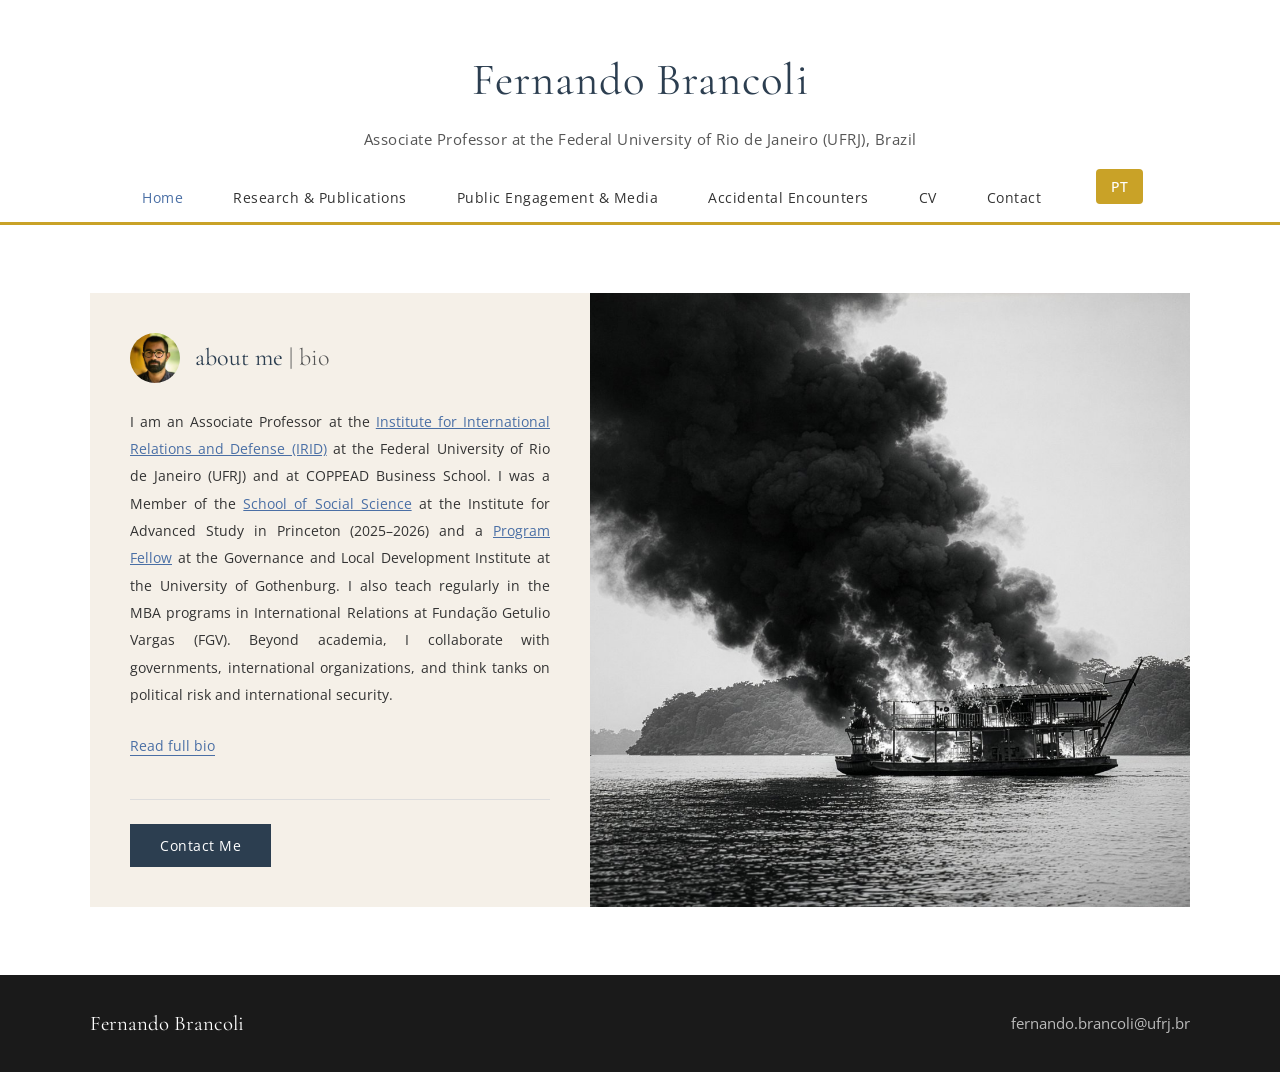
==== index.html @ 848e0b96 "content: streamline policy engagement and add election glossary" ====
<!DOCTYPE html>
<html lang="en">
<head>
    <meta charset="UTF-8">
    <meta name="viewport" content="width=device-width, initial-scale=1.0">
    <meta name="description" content="Fernando Brancoli - Associate Professor at UFRJ, Former Member of the Institute for Advanced Study (Princeton). Scholar of critical security studies, far-right politics in Brazil, political violence, Bolsonarism, Middle East geopolitics, and Global South international relations.">
    <meta name="keywords" content="Fernando Brancoli, UFRJ, International Relations, Political Risk, critical security studies, far right Brazil, far-right studies, Brazilian far right, Bolsonarism, Bolsonarismo, Bolsonaro scholar, political violence Brazil, authoritarianism Latin America, Global South politics, decolonial security, Middle East politics, geopolitical risk analysis, Princeton, Institute for Advanced Study, conflict studies, political extremism, right-wing populism, security studies scholar, Brazil international relations, Latin America security, neo-fascism Brazil, democratic backsliding, democratic erosion Latin America, January 8 Brazil, January 6 Capitol, insurrection Brazil, militia politics Brazil, digital authoritarianism, disinformation Brazil, fake news politics, hybrid threats, political radicalization, online extremism, postcolonial security, Southern theory international relations, epistemologies of the South, Iran politics, Iran protests, Iranian foreign policy, Gulf politics, Saudi Arabia Iran, US Middle East policy, Trump foreign policy, political risk consulting, country risk analysis, emerging markets risk, Brazil political analysis, Brazilian politics expert, BRICS geopolitics, South-South cooperation, nonalignment, anti-imperialism Global South, necropolitics, Achille Mbembe, securitization theory, Copenhagen School security, critical theory IR, Welsh School security studies, emancipatory security, human security Global South, feminist security studies, race and security, coloniality of power, Quijano, subaltern studies, border security Latin America, drug war politics, organized crime Latin America, state violence Brazil, police violence Rio de Janeiro, favela politics, urban conflict, peacekeeping Brazil, UN peacekeeping Global South, Brazil foreign policy, Lula foreign policy, Itamaraty, Brazilian diplomacy, South Atlantic security, Amazon geopolitics, environmental security Brazil, climate security Global South, resource politics, extractivism Latin America, indigenous rights security, land conflict Brazil, MST Brazil, agrarian conflict, media and politics Brazil, journalism and authoritarianism, press freedom Latin America, social movements Brazil, protest movements, contentious politics, political polarization Brazil, culture wars Latin America, evangelical politics Brazil, religion and politics, prosperity gospel politics, Pentecostalism politics Brazil, civil-military relations Brazil, military nostalgia Brazil, coup anniversary Brazil 1964, transitional justice Latin America, memory politics, truth commission Brazil, political consultant Brazil, geopolitical analyst, international affairs commentator, foreign policy expert Brazil, TV commentator international relations, CNN Brasil analyst, GloboNews analyst, political risk advisor">
    <meta name="author" content="Fernando Brancoli">
    <meta name="robots" content="index, follow">
    <meta name="google-site-verification" content="oPDm1opYdYIAONDygdcTLObHB8M412AxwHMkMQBEcPc">
    <link rel="canonical" href="https://fernandobrancoli.com/">
    <link rel="alternate" hreflang="en" href="https://fernandobrancoli.com/">
    <link rel="alternate" hreflang="pt-BR" href="https://fernandobrancoli.com/pt/">
    <link rel="alternate" hreflang="x-default" href="https://fernandobrancoli.com/">

    <!-- Open Graph / Facebook -->
    <meta property="og:type" content="website">
    <meta property="og:url" content="https://fernandobrancoli.com/">
    <meta property="og:title" content="Fernando Brancoli | International Relations Scholar">
    <meta property="og:description" content="Associate Professor at UFRJ, Former Member of the Institute for Advanced Study (Princeton). Scholar of critical security studies, far-right politics in Brazil, political violence, and Global South international relations.">
    <meta property="og:image" content="https://fernandobrancoli.com/Brancoli-3.jpg">
    <meta property="og:locale" content="en_US">
    <meta property="og:site_name" content="Fernando Brancoli">

    <!-- Twitter -->
    <meta name="twitter:card" content="summary_large_image">
    <meta name="twitter:url" content="https://fernandobrancoli.com/">
    <meta name="twitter:title" content="Fernando Brancoli | International Relations Scholar">
    <meta name="twitter:description" content="Associate Professor at UFRJ, Former Member of the Institute for Advanced Study (Princeton). Scholar of critical security studies, far-right politics in Brazil, political violence, and Global South international relations.">
    <meta name="twitter:image" content="https://fernandobrancoli.com/Brancoli-3.jpg">

    <!-- Structured Data -->
    <script type="application/ld+json">
    {
        "@context": "https://schema.org",
        "@type": "Person",
        "name": "Fernando Brancoli",
        "url": "https://fernandobrancoli.com",
        "image": "https://fernandobrancoli.com/Brancoli-3.jpg",
        "jobTitle": "Associate Professor",
        "worksFor": [
            {
                "@type": "Organization",
                "name": "Federal University of Rio de Janeiro (UFRJ)",
                "url": "https://ufrj.br"
            }
        ],
        "alumniOf": {
            "@type": "Organization",
            "name": "Institute for Advanced Study, Princeton"
        },
        "sameAs": [
            "https://scholar.google.es/citations?user=7tK2RmUAAAAJ",
            "https://orcid.org/0000-0003-0429-2154"
        ],
        "knowsAbout": ["International Relations", "Political Risk Analysis", "Critical Security Studies", "Far-Right Politics in Brazil", "Bolsonarism", "Political Violence", "Latin America", "Middle East", "Global South", "Authoritarianism", "Right-Wing Populism", "Decolonial Security Studies", "Conflict Studies", "Geopolitical Risk", "Democratic Backsliding", "Neo-Fascism", "Digital Authoritarianism", "Disinformation", "Iran Politics", "Necropolitics", "Securitization Theory", "Postcolonial Security", "Human Security", "Brazil Foreign Policy", "South-South Cooperation", "Urban Conflict", "State Violence", "Environmental Security", "Media and Politics", "Civil-Military Relations", "Transitional Justice"]
    }
    </script>

    <title>Fernando Brancoli | International Relations Scholar</title>
    <link rel="preconnect" href="https://fonts.googleapis.com">
    <link rel="preconnect" href="https://fonts.gstatic.com" crossorigin>
    <link href="https://fonts.googleapis.com/css2?family=Cormorant+Garamond:wght@400;500;600;700&family=Open+Sans:wght@300;400;500;600&display=swap" rel="stylesheet">
    <style>
    :root {
        --color-primary: #2c3e50;
        --color-accent: #c9a227;
        --color-text: #333;
        --color-text-light: #555;
        --color-bg: #fff;
        --color-bg-beige: #f5f0e8;
        --color-bg-dark: #1a1a1a;
        --color-border: #ddd;
        --font-heading: 'Cormorant Garamond', Georgia, serif;
        --font-body: 'Open Sans', -apple-system, sans-serif;
        --max-width: 1100px;
    }

    *, *::before, *::after {
        box-sizing: border-box;
        margin: 0;
        padding: 0;
    }

    html {
        scroll-behavior: smooth;
    }

    body {
        font-family: var(--font-body);
        font-size: 15px;
        line-height: 1.8;
        color: var(--color-text);
        background-color: var(--color-bg);
    }

    a {
        color: #4a6fa5;
        text-decoration: none;
        transition: color 0.2s ease;
    }

    a:hover {
        color: var(--color-accent);
    }

    /* Header */
    .site-header {
        text-align: center;
        padding: 40px 20px 20px;
        background: var(--color-bg);
    }

    .site-title {
        font-family: var(--font-heading);
        font-size: 2.8rem;
        font-weight: 400;
        color: var(--color-primary);
        margin-bottom: 5px;
        letter-spacing: 1px;
    }

    .site-subtitle {
        font-family: var(--font-body);
        font-size: 0.95rem;
        font-weight: 400;
        color: var(--color-text-light);
        letter-spacing: 0.5px;
    }

    /* Navigation */
    .main-nav {
        background: var(--color-bg);
        border-bottom: 3px solid var(--color-accent);
        padding: 0 20px;
        position: sticky;
        top: 0;
        z-index: 100;
    }

    .nav-container {
        max-width: var(--max-width);
        margin: 0 auto;
        display: flex;
        justify-content: center;
        gap: 40px;
        flex-wrap: wrap;
    }

    .nav-link {
        font-family: var(--font-body);
        font-size: 0.9rem;
        font-weight: 400;
        color: var(--color-text);
        padding: 15px 5px;
        position: relative;
        letter-spacing: 0.5px;
        cursor: pointer;
        background: none;
        border: none;
    }

    .nav-link:hover,
    .nav-link.active {
        color: #4a6fa5;
    }

    .lang-switch {
        margin-left: 10px;
    }

    .lang-switch a {
        font-size: 0.85rem;
        background: var(--color-accent);
        color: #fff;
        padding: 8px 15px;
        border-radius: 4px;
        font-weight: 500;
    }

    .lang-switch a:hover {
        background: #b8922a;
        color: #fff;
    }

    /* Hamburger toggle - hidden on desktop */
    .nav-toggle {
        display: none;
        background: none;
        border: none;
        cursor: pointer;
        padding: 10px;
        position: absolute;
        right: 15px;
        top: 50%;
        transform: translateY(-50%);
        z-index: 101;
    }

    .nav-toggle span {
        display: block;
        width: 24px;
        height: 2px;
        background: var(--color-text);
        margin: 5px 0;
        transition: all 0.3s ease;
    }

    .nav-toggle.active span:nth-child(1) {
        transform: rotate(45deg) translate(5px, 5px);
    }

    .nav-toggle.active span:nth-child(2) {
        opacity: 0;
    }

    .nav-toggle.active span:nth-child(3) {
        transform: rotate(-45deg) translate(5px, -5px);
    }

    /* Page Sections - Full Page */
    .page-section {
        display: none !important;
        min-height: calc(100vh - 150px);
        padding: 60px 20px;
        background: var(--color-bg);
    }

    .page-section.active {
        display: block !important;
    }

    /* Home Section */
    #home.active {
        display: flex !important;
        align-items: center;
        justify-content: center;
    }

    .content-wrapper {
        max-width: var(--max-width);
        width: 100%;
        display: grid;
        grid-template-columns: 1fr 1.2fr;
        gap: 0;
        align-items: stretch;
    }

    /* About Box */
    .about-box {
        background: var(--color-bg-beige);
        padding: 40px;
    }

    .about-header {
        display: flex;
        align-items: center;
        gap: 15px;
        margin-bottom: 25px;
    }

    .about-photo {
        width: 50px;
        height: 50px;
        border-radius: 50%;
        object-fit: cover;
    }

    .about-title {
        font-family: var(--font-heading);
        font-size: 1.5rem;
        font-weight: 400;
        color: var(--color-primary);
    }

    .about-title span {
        color: var(--color-text-light);
        font-weight: 300;
    }

    .about-text {
        font-size: 0.9rem;
        line-height: 1.9;
        color: var(--color-text);
        text-align: justify;
        margin-bottom: 15px;
    }

    .about-text a {
        color: #4a6fa5;
        text-decoration: underline;
    }

    .about-expanded {
        display: none;
    }

    .about-expanded.show {
        display: block;
    }

    .read-more-btn {
        display: block;
        text-align: left;
        color: #4a6fa5;
        font-size: 0.9rem;
        margin: 8px 0 0;
        padding: 8px 0;
        min-height: 44px;
        text-decoration: underline;
        text-underline-offset: 4px;
        cursor: pointer;
        background: none;
        border: none;
        font-family: var(--font-body);
    }

    .read-more-btn:hover {
        color: var(--color-accent);
    }

    .about-contact {
        margin-top: 32px;
        padding-top: 24px;
        border-top: 1px solid var(--color-border);
    }

    .read-more-btn:focus-visible,
    .contact-btn:focus-visible {
        outline: 2px solid #4a6fa5;
        outline-offset: 4px;
    }

    .contact-btn {
        display: inline-block;
        background: var(--color-primary);
        color: #fff;
        font-size: 0.9rem;
        padding: 12px 30px;
        border: none;
        cursor: pointer;
        font-family: var(--font-body);
        letter-spacing: 0.5px;
        transition: background 0.2s ease;
        margin-top: 0;
    }

    .contact-btn:hover {
        background: #4a6fa5;
    }

    /* Feature Image */
    .feature-image {
        width: 100%;
        height: 100%;
        min-height: 400px;
        object-fit: cover;
    }

    /* Section Styles */
    .section-container {
        max-width: var(--max-width);
        margin: 0 auto;
    }

    .section-title {
        font-family: var(--font-heading);
        font-size: 1.8rem;
        font-weight: 400;
        color: var(--color-primary);
        margin-bottom: 30px;
        padding-bottom: 10px;
        border-bottom: 2px solid var(--color-accent);
    }

    /* Research */
    .research-list {
        display: grid;
        grid-template-columns: repeat(3, 1fr);
        gap: 30px;
    }

    .research-item h3 {
        font-family: var(--font-heading);
        font-size: 1.2rem;
        font-weight: 500;
        color: var(--color-primary);
        margin-bottom: 10px;
    }

    .research-item p {
        font-size: 0.9rem;
        color: var(--color-text-light);
    }

    /* Publications */
    .publication-item {
        margin-bottom: 30px;
        padding-bottom: 30px;
        border-bottom: 1px solid var(--color-border);
    }

    .publication-item:last-child {
        border-bottom: none;
    }

    .publication-year {
        font-size: 0.85rem;
        color: var(--color-accent);
        font-weight: 600;
        margin-bottom: 5px;
    }

    .publication-title {
        font-family: var(--font-heading);
        font-size: 1.2rem;
        font-weight: 500;
        color: var(--color-primary);
        margin-bottom: 5px;
    }

    .publication-publisher {
        font-size: 0.9rem;
        color: var(--color-text-light);
        font-style: italic;
    }

    .book-item {
        display: grid;
        grid-template-columns: 140px 1fr;
        gap: 30px;
        align-items: start;
    }

    .book-cover img {
        width: 100%;
        height: auto;
        display: block;
        box-shadow: 0 4px 12px rgba(0,0,0,0.18);
        transition: transform 0.2s ease;
    }

    .book-cover:hover img {
        transform: translateY(-3px);
    }

    .book-blurb {
        font-size: 0.9rem;
        color: var(--color-text);
        margin-top: 10px;
    }

    .publications-note {
        font-size: 0.9rem;
        color: var(--color-text-light);
        margin-bottom: 15px;
    }

    .publications-links {
        display: flex;
        gap: 15px;
        flex-wrap: wrap;
    }

    .publications-links a {
        font-size: 0.85rem;
        color: #4a6fa5;
        border: 1px solid #4a6fa5;
        padding: 8px 20px;
        transition: all 0.2s ease;
    }

    .publications-links a:hover {
        background: #4a6fa5;
        color: #fff;
    }

    /* Policy & Opinion Section */
    .policy-grid {
        display: grid;
        grid-template-columns: repeat(2, 1fr);
        gap: 40px;
    }

    .policy-category {
        background: var(--color-bg-beige);
        padding: 30px;
        border-radius: 8px;
    }

    .policy-category h3 {
        font-family: var(--font-heading);
        font-size: 1.2rem;
        font-weight: 500;
        color: var(--color-primary);
        margin-bottom: 15px;
    }

    .policy-list {
        list-style: none;
    }

    .policy-list li {
        font-size: 0.9rem;
        color: var(--color-text-light);
        padding: 8px 0;
        border-bottom: 1px solid var(--color-border);
    }

    .policy-list li:last-child {
        border-bottom: none;
    }

    .policy-list a {
        color: #4a6fa5;
    }

    .policy-text {
        font-size: 0.9rem;
        color: var(--color-text-light);
        line-height: 1.8;
    }

    .policy-text a {
        color: #4a6fa5;
    }


    /* Selected public engagement */
    .appearance-group { max-width: 820px; margin-top: 48px; }
    .appearance-group-title {
        font-family: var(--font-heading);
        font-size: 1.3rem; font-weight: 500;
        color: var(--color-primary); margin-bottom: 16px;
    }
    .appearance-item { padding: 22px 0; border-bottom: 1px solid var(--color-border); }
    .appearance-item:last-child { border-bottom: none; }
    .appearance-title {
        font-family: var(--font-heading);
        font-size: 1.15rem; font-weight: 500; line-height: 1.5;
        color: var(--color-primary); margin-bottom: 8px;
    }
    .appearance-meta { font-size: 0.85rem; color: var(--color-text-light); margin-bottom: 10px; }
    .appearance-date { color: var(--color-accent); font-weight: 600; }
    .appearance-description, .appearance-details p, .appearance-link { font-size: 0.9rem; line-height: 1.8; }
    .appearance-title a, .appearance-link a, .appearance-description a, .appearance-details summary { color: #4a6fa5; }
    .appearance-link { margin-top: 12px; }
    .appearance-featured {
        padding: 22px; background: var(--color-bg-beige);
        border-left: 3px solid var(--color-accent); border-radius: 0 6px 6px 0;
    }
    .appearance-details { margin-top: 12px; }
    .appearance-details summary { cursor: pointer; font-size: 0.9rem; width: fit-content; }
    .appearance-details summary:focus-visible, .appearance-item a:focus-visible {
        outline: 2px solid #4a6fa5; outline-offset: 4px;
    }
    .appearance-details p { margin-top: 14px; }
    .appearance-details .details-close, .appearance-details[open] .details-open { display: none; }
    .appearance-details[open] .details-close { display: inline; }
    .appearance-event {
        display: grid; grid-template-columns: minmax(0, 1fr) auto;
        gap: 24px; align-items: start;
    }
    .appearance-gallery { display: flex; gap: 10px; flex-wrap: wrap; }
    .appearance-gallery a { display: block; width: 76px; }
    .appearance-gallery img {
        display: block; width: 100%; height: 108px; object-fit: contain;
        background: #fff; border: 1px solid var(--color-border); border-radius: 4px;
    }
    @media (max-width: 600px) {
        .appearance-group { margin-top: 36px; }
        .appearance-event { grid-template-columns: minmax(0, 1fr); gap: 14px; }
        .appearance-featured { padding: 18px; }
        .appearance-gallery a { width: 64px; }
        .appearance-gallery img { height: 90px; }
    }

    /* CV Section */
    .cv-links {
        display: flex;
        gap: 20px;
        flex-wrap: wrap;
        margin-top: 20px;
    }

    .cv-btn {
        display: inline-block;
        padding: 15px 40px;
        border: 2px solid var(--color-primary);
        color: var(--color-primary);
        font-size: 0.9rem;
        letter-spacing: 1px;
        text-transform: uppercase;
        transition: all 0.2s ease;
        font-weight: 500;
    }

    .cv-btn:hover {
        background: var(--color-primary);
        color: #fff;
    }

    /* Contact */
    .contact-grid {
        display: grid;
        grid-template-columns: 1fr 1fr;
        gap: 40px;
    }

    .contact-item h3 {
        font-family: var(--font-heading);
        font-size: 1rem;
        font-weight: 500;
        color: var(--color-primary);
        margin-bottom: 10px;
        text-transform: uppercase;
        letter-spacing: 1px;
    }

    .contact-item p,
    .contact-item a {
        font-size: 0.9rem;
        color: var(--color-text-light);
        line-height: 1.8;
    }

    .contact-item a {
        color: #4a6fa5;
        display: block;
    }

    /* Footer */
    .site-footer {
        background: var(--color-bg-dark);
        color: rgba(255,255,255,0.7);
        padding: 30px 20px;
    }

    .footer-content {
        max-width: var(--max-width);
        margin: 0 auto;
        display: flex;
        justify-content: space-between;
        align-items: center;
    }

    .footer-name {
        font-family: var(--font-heading);
        font-size: 1.3rem;
        color: #fff;
    }

    .footer-institution {
        font-size: 0.85rem;
    }


    /* Responsive */
    @media (max-width: 900px) {
        .book-item {
            grid-template-columns: 90px 1fr;
            gap: 18px;
        }
        .content-wrapper {
            grid-template-columns: 1fr;
        }

        .feature-image {
            min-height: 300px;
            order: -1;
        }

        .research-list {
            grid-template-columns: 1fr;
        }

        .policy-grid {
            grid-template-columns: 1fr;
        }

        .contact-grid {
            grid-template-columns: 1fr;
        }

        .main-nav {
            min-height: 50px;
            display: flex;
            flex-direction: column;
            justify-content: center;
            position: relative;
        }

        .nav-toggle {
            display: block;
        }

        .nav-container {
            display: none;
            flex-direction: column;
            gap: 0;
            padding: 10px 0;
        }

        .nav-container.active {
            display: flex;
        }

        .nav-link {
            padding: 12px 20px;
            text-align: left;
            width: 100%;
        }

        .lang-switch {
            margin-left: 0;
            padding: 12px 20px;
        }
    }

    @media (max-width: 600px) {
        .site-title {
            font-size: 2rem;
        }
    }
    </style>
</head>
<body>
    <header class="site-header">
        <h1 class="site-title">Fernando Brancoli</h1>
        <p class="site-subtitle">Associate Professor at the Federal University of Rio de Janeiro (UFRJ), Brazil</p>
    </header>

    <nav class="main-nav">
        <button class="nav-toggle" aria-label="Toggle menu">
            <span></span><span></span><span></span>
        </button>
        <div class="nav-container">
            <button class="nav-link active" data-section="home">Home</button>
            <button class="nav-link" data-section="research">Research & Publications</button>
            <button class="nav-link" data-section="policy">Public Engagement & Media</button>
            <button class="nav-link" data-section="encounters">Accidental Encounters</button>
            <button class="nav-link" data-section="cv">CV</button>
            <button class="nav-link" data-section="contact">Contact</button>
            <span class="lang-switch"><a href="pt/index.html">PT</a></span>
        </div>
    </nav>

    <!-- HOME -->
    <section id="home" class="page-section active">
        <div class="content-wrapper">
            <div class="about-box">
                <div class="about-header">
                    <img src="Brancoli _Profile.jpg" alt="Fernando Brancoli" class="about-photo">
                    <h2 class="about-title">about me <span>| bio</span></h2>
                </div>
                <p class="about-text">
                    I am an Associate Professor at the <a href="https://irid.ufrj.br" target="_blank">Institute for International Relations and Defense (IRID)</a> at the Federal University of Rio de Janeiro (UFRJ) and at COPPEAD Business School. I was a Member of the <a href="https://www.ias.edu/scholars/fernando-brancoli" target="_blank">School of Social Science</a> at the Institute for Advanced Study in Princeton (2025–2026) and a <a href="https://gld.gu.se/en/about-us/network-of-scholars/list-of-previous-fellows" target="_blank">Program Fellow</a> at the Governance and Local Development Institute at the University of Gothenburg. I also teach regularly in the MBA programs in International Relations at Fundação Getulio Vargas (FGV). Beyond academia, I collaborate with governments, international organizations, and think tanks on political risk and international security.
                </p>
                <div class="about-expanded" id="aboutExpanded">
                    <p class="about-text">
                        My research examines the political and economic processes through which places, populations, and forms of labour are rendered marginal while remaining essential to global order. Bringing critical security studies into conversation with political geography, anthropology, and political economy, I trace the infrastructures and circuits through which these forms of marginality are produced and sustained.
                    </p>
                    <p class="about-text">
                        Empirically, my work follows three interconnected circuits: extractive economies in the Brazilian Amazon; the circulation of weapons, surveillance technologies, and security expertise between Latin America and the Middle East; and the transnational movement of authoritarian and religious political grammars. Across these projects, circulation is both an object of inquiry and a method for connecting sites that are usually studied separately. This research informs ongoing book projects on the Amazon and on Israeli security technologies in Latin America, as well as articles published in leading international journals.
                    </p>
                    <p class="about-text">
                        I am actively engaged in collaborative research networks in Latin America, Europe, and North America. I serve on the board of the Security in Context project and am an Associated Researcher at the Orfalea Center for Global and International Studies at the University of California, Santa Barbara. I have held visiting and fellowship positions at institutions including Princeton, Amherst College, and other international research centers, and regularly collaborate with scholars, civil society organizations, and public institutions.
                    </p>
                    <p class="about-text">
                        I also serve on the scientific committee of <a href="https://socialesyhumanidades.udp.cl/convocatoria-postdoctoral-futuros-democraticos-en-tiempos-criticos-persistencias-del-autoritarismo-en-america-latina/" target="_blank" rel="noopener"><em>Futuros Democráticos en Tiempos Críticos: Persistencias del Autoritarismo en América Latina</em></a>, an international research programme coordinated by Universidad Diego Portales, the Collège de France, and the Institute for Advanced Study.
                    </p>
                    <p class="about-text">
                        My research has been supported by the Carnegie Foundation, Wenner-Gren Foundation, CAPES, and the Institute for Advanced Study (IAS), alongside other Brazilian and international funding agencies and foundations. I have received competitive fellowships for field-based and comparative research, and I am regularly invited to speak at universities and research institutes in Brazil and abroad, contributing to public debates on security, democracy, and environmental governance in the Global South.
                    </p>
                    <p class="about-text">
                        In 2026, I received a <a href="https://wennergren.org/grantee/fernando-luz-brancoli/" target="_blank" rel="noopener">Wenner-Gren Post PhD Research Grant</a> for <em>Peripheralization as Lived Experience: A Follow-up Ethnography of Work, Territory, and Resistance in the Brazilian Amazon</em>.
                    </p>
                    <p class="about-text">
                        In addition to my academic work, I am deeply involved in graduate training, mentoring, and extension programs, including initiatives aimed at widening access to international studies and strengthening dialogue between universities and public schools. Before entering academia, I collaborated with international organizations and development agencies on projects related to governance and social policy.
                    </p>
                </div>
                <button class="read-more-btn" id="readMoreBtn" type="button" aria-expanded="false" aria-controls="aboutExpanded">Read full bio</button>
                <div class="about-contact">
                    <button class="contact-btn" id="contactBtn" type="button">Contact Me</button>
                </div>
            </div>
            <img src="Brancoli-3.jpg" alt="Fernando Brancoli" class="feature-image">
        </div>
    </section>

    <!-- RESEARCH & PUBLICATIONS -->
    <section id="research" class="page-section">
        <div class="section-container">
            <h2 class="section-title">Research & Publications</h2>

            <h3 style="font-family: var(--font-heading); font-size: 1.3rem; font-weight: 500; color: var(--color-primary); margin-bottom: 20px;">Research Areas</h3>
            <p class="about-text" style="max-width: 900px; margin-bottom: 30px;">
                My research examines the political and economic processes through which places, populations, and forms of labour are rendered marginal while remaining essential to global order. Moving between the Middle East and Latin America, I follow the circulation of security technologies, political grammars, and extractive economies across sites that are usually studied separately.
            </p>
            <div class="research-list" style="margin-bottom: 50px;">
                <div class="research-item">
                    <h3>Circulation of Security</h3>
                    <p>How weapons, surveillance technologies, and security expertise travel across the Global South — from Israeli arms transfers to Brazil to private military companies in the Middle East — reshaping policing, warfare, and governance along the way.</p>
                </div>
                <div class="research-item">
                    <h3>Extraction, Infrastructure, and the Amazon</h3>
                    <p>Drawing on multi-sited fieldwork in the Brazilian Amazon, I study how legal and illegal economies operate as a single, continuous infrastructure — and how frontier zones treated as exceptions in fact reveal the workings of contemporary global capitalism.</p>
                </div>
                <div class="research-item">
                    <h3>Transnational Political Grammars</h3>
                    <p>How far-right movements, religious networks, and authoritarian imaginaries circulate between regions — from Jerusalem and Washington to Brasília — producing new political subjectivities and punitive forms of governance in the Global South.</p>
                </div>
            </div>

            <h3 style="font-family: var(--font-heading); font-size: 1.3rem; font-weight: 500; color: var(--color-primary); margin-bottom: 20px;">Books</h3>

            <div class="publication-item book-item">
                <a class="book-cover" href="https://www.rutgersuniversitypress.org/bolsonarismo/9781978838567" target="_blank"><img src="cover-bolsonarismo.jpg" alt="Cover of Bolsonarismo: The Global Origins and Future of Brazil's Far Right" loading="lazy"></a>
                <div>
                    <p class="publication-year">2023</p>
                    <h3 class="publication-title"><a href="https://www.rutgersuniversitypress.org/bolsonarismo/9781978838567" target="_blank">Bolsonarismo: The Global Origins and Future of Brazil's Far Right</a></h3>
                    <p class="publication-publisher">Rutgers University Press</p>
                    <p class="book-blurb">Drawing on interviews, archival research, and newly available public documents, the book traces how the coalition of neo-evangelical pastors, military personnel, and meritocratic ideologues around Jair Bolsonaro was assembled through transnational alliances, and what it means for the future of democracy in Brazil and beyond.</p>
                </div>
            </div>

            <div class="publication-item book-item">
                <a class="book-cover" href="https://www.sup.org/books/asian-studies/tropical-silk-road" target="_blank"><img src="cover-tropical-silk-road.jpg" alt="Cover of The Tropical Silk Road: The Future of China in South America" loading="lazy"></a>
                <div>
                    <p class="publication-year">2022</p>
                    <h3 class="publication-title"><a href="https://www.sup.org/books/asian-studies/tropical-silk-road" target="_blank">The Tropical Silk Road: The Future of China in South America</a></h3>
                    <p class="publication-publisher">Edited with Paul Amar, Lisa Rofel, María Amelia Viteri, and Consuelo Fernández-Salvador. Stanford University Press, 2022. Translated into Portuguese as <a href="https://editora.ufrj.br/produto/a-rota-da-seda-tropical-o-futuro-da-china-na-america-do-sul/" target="_blank"><em>A rota da seda tropical: o futuro da China na América do Sul</em></a> (Editora UFRJ) and into Spanish as <a href="https://libros.usfq.edu.ec/index.php/usfqpress/catalog/book/88" target="_blank"><em>La ruta tropical de la seda: el futuro de China en América del Sur</em></a> (USFQ Press, 2025).</p>
                    <p class="book-blurb">Thirty short essays by economists, anthropologists, political scientists, community organizers, environmental activists, and journalists capture the juncture between China's expanding influence across the Global South and the unraveling of the Amazonian, Cerrado, and Andean biomes.</p>
                </div>
            </div>

            <h3 style="font-family: var(--font-heading); font-size: 1.2rem; font-weight: 500; color: var(--color-primary); margin: 40px 0 20px;">Selected Peer-Reviewed Articles and Book Chapters</h3>

            <div class="publication-item">
                <p class="publication-year">2026</p>
                <h3 class="publication-title"><a href="https://doi.org/10.1080/01436597.2026.2713860" target="_blank">Palestine as political grammar: transnational solidarity in South Africa, Brazil and India</a></h3>
                <p class="publication-publisher">Third World Quarterly</p>
            </div>

            <div class="publication-item">
                <p class="publication-year">2026</p>
                <h3 class="publication-title"><a href="https://doi.org/10.1111/anti.70187" target="_blank">“The Same Bullets”: Circuits of Violence and Materialist Solidarity From Rio de Janeiro’s Favelas to Occupied Palestine</a></h3>
                <p class="publication-publisher">Antipode: A Radical Journal of Geography</p>
            </div>

            <div class="publication-item">
                <p class="publication-year">2024</p>
                <h3 class="publication-title"><a href="https://doi.org/10.1215/9781478060123-009" target="_blank">Nonbinary Governance Epistemologies / Epistemologias de Governança Nãobinárias: Entangled Circuits of Violence, Crime, and Governmental Syncretism</a></h3>
                <p class="publication-publisher">In Paul Amar (ed.), <em>Rio as Method: Collective Resistance for a New Generation</em>, Duke University Press, pp. 111–124.</p>
            </div>

            <div class="publication-item">
                <p class="publication-year">2018</p>
                <h3 class="publication-title"><a href="https://doi.org/10.18847/1.7.6" target="_blank">Brazil, Pacification and Major Events: Forging an “Ambience of Security” in Rio</a></h3>
                <p class="publication-publisher"><em>Revista de Estudios en Seguridad Internacional</em>, vol. 4, no. 1, pp. 87–105.</p>
            </div>

            <p class="publications-note">
                Selected peer-reviewed articles and book chapters are listed above.
            </p>
            <p class="publications-note">
                A complete list of publications is available on Google Scholar.
            </p>

            <div class="publications-links">
                <a href="https://scholar.google.es/citations?user=7tK2RmUAAAAJ&hl=es" target="_blank">View on Google Scholar</a>
                <a href="https://orcid.org/0000-0003-0429-2154" target="_blank">ORCID Profile</a>
            </div>
        </div>
    </section>

    <!-- PUBLIC ENGAGEMENT & MEDIA -->
    <section id="policy" class="page-section">
        <div class="section-container">
            <h2 class="section-title">Public Engagement & Media</h2>

            <div class="policy-grid">
                <div class="policy-category">
                    <h3>International Media</h3>
                    <ul class="policy-list">
                        <li>Al Jazeera</li>
                        <li>Al Arabiya English</li>
                        <li>Middle East Eye</li>
                        <li>CNN</li>
                        <li>Le Monde Diplomatique</li>
                        <li>Los Angeles Times</li>
                    </ul>
                </div>
                <div class="policy-category">
                    <h3>Brazilian Media</h3>
                    <ul class="policy-list">
                        <li>TV Globo</li>
                        <li>CNN Brasil</li>
                        <li>Folha de Sao Paulo</li>
                        <li>GloboNews</li>
                        <li>Revista piauí</li>
                    </ul>
                </div>
            </div>

            <div class="policy-category" style="margin-top: 40px;">
                <h3>Policy Engagement</h3>
                <p class="policy-text">
                    I have led training at the <a href="https://legis.senado.leg.br/atividade/comissoes/comissao/54/reuniao/7575" target="_blank">Brazilian Senate</a> and for
                    <a href="https://www.canalfambras.org.br/problemas-persistentes-nas-revoltas-arabes-sao-tratados-por-fernando-brancoli/" target="_blank">Brazilian diplomats</a>,
                    <a href="https://www.coppead.ufrj.br/novos-lideres-cariocas-tomam-posse-no-aniversario-do-rio/" target="_blank">security personnel</a>,
                    <a href="https://www.facebook.com/Coppead/photos/a.311949278846692/2743084612399801/?type=3" target="_blank">police officers</a>, and public managers.
                </p>
                <p class="policy-text" style="margin-top: 15px;">
                    I led <a href="https://www.gov.br/servidor/pt-br/acesso-a-informacao/gestao-de-pessoas/concursos-publicos-e-provimento-de-pessoal/experiencias-internacionais-em-concursos-publicos/diagnostico-dos-concursos-publicos-pelo-mundo-produto-4.pdf" target="_blank"><em>Diagnóstico dos Concursos Públicos pelo Mundo</em></a> (2025), a comparative study of civil service recruitment commissioned by Brazil’s Ministry of Management and Innovation in Public Services (MGI) in partnership with ENAP.
                </p>
                <p class="policy-text" style="margin-top: 15px;">
                    For ENAP, I studied <a href="https://repositorio.enap.gov.br/handle/1/9864" target="_blank">experimental governance in Shanghai and its relevance to Brazil</a> (2026).
                </p>
                <p class="policy-text" style="margin-top: 15px;">
                    I was part of the technical coordination and editorial review team for <a href="https://www.unicef.org/brazil/innocenti/relatorios/plano-municipal-pela-primeira-infancia-antirracista-do-rio-de-janeiro" target="_blank" rel="noopener noreferrer">Rio de Janeiro’s Municipal Plan for Anti-Racist Early Childhood</a>, the first of its kind in Brazil. The city and UNICEF launched it in November 2026.<br>
                    <a href="https://www.unicef.org/brazil/innocenti/media/40896/file/PMPIA%20-%20RJ_compressed.pdf.pdf#page=1" target="_blank" rel="noopener noreferrer">Read the full plan (PDF, in Portuguese)</a>
                </p>
            </div>

            <section class="appearance-group" aria-labelledby="interviews-heading">
                <h3 class="appearance-group-title" id="interviews-heading">Interviews & Conversations</h3>
                <div class="appearance-item appearance-featured">
                    <h4 class="appearance-title"><a href="https://www.ias.edu/sss/reflections-and-memories" target="_blank" rel="noopener">Critical Intent as a Form of Life — Interview on Didier Fassin</a></h4>
                    <p class="appearance-meta">Institute for Advanced Study, Princeton · <span class="appearance-date">2026</span></p>
                    <p class="appearance-description">One of four former IAS Members invited to reflect on Didier Fassin and his work.</p>
                    <details class="appearance-details">
                        <summary><span class="details-open">Read more</span><span class="details-close">Read less</span></summary>
                        <p>Didier Fassin is one of the scholars I admire most. I had known his work for quite some time, but over the past few years I have had the good fortune to get to know him beyond the pages of his books. Getting to know him better has only deepened that admiration.</p>
                        <p>So I was especially happy when IAS invited me to be one of four former Members interviewed for this project about Didier and his work. With so many people who could tell this story, it was a joy to be part of that small group. The conversation was filmed in Albert Einstein’s former office — which added a little pressure to say something intelligent.</p>
                    </details>
                    <p class="appearance-link"><a href="https://www.ias.edu/sss/reflections-and-memories" target="_blank" rel="noopener">Watch the interview</a></p>
                </div>

                <div class="appearance-item">
                    <h4 class="appearance-title">Brazil’s 2026 Elections — International Media Commentary</h4>
                    <p class="appearance-meta">Al Jazeera · Al Arabiya English · Middle East Eye · In English · <span class="appearance-date">October 2026</span></p>
                    <p class="appearance-description">Selected commentary on Brazil’s presidential election and its regional and international implications.</p>
                    <p class="appearance-link"><a href="https://x.com/MiddleEastEye/status/2113570958535537056" target="_blank" rel="noopener">Middle East Eye — watch the interview excerpt (23 October)</a></p>
                    <p class="appearance-link"><a href="https://x.com/AlArabiya_Eng/status/2114788000945090741" target="_blank" rel="noopener">Al Arabiya English — watch the election analysis (26 October)</a></p>
                    <p class="appearance-link"><a href="https://www.aljazeera.com/news/2026/10/26/how-did-lula-beat-bolsonaro-after-losing-brazils-first-round-election" target="_blank" rel="noopener">Al Jazeera — the result and what comes next (26 October)</a> · <a href="https://www.aljazeera.com/news/2026/10/4/will-brazils-lula-halt-the-right-wing-wave-sweeping-latin-america" target="_blank" rel="noopener">The regional stakes (4 October)</a></p>
                </div>

                <div class="appearance-item">
                    <h4 class="appearance-title"><a href="https://anneliseriles.substack.com/p/when-the-boundaries-between-war-and" target="_blank" rel="noopener">When the Boundaries Between War and Peace Blur: A Conversation</a></h4>
                    <p class="appearance-meta">The Everyday Ambassador · Annelise Riles · <span class="appearance-date">November 2025</span></p>
                    <p class="appearance-link"><a href="https://anneliseriles.substack.com/p/when-the-boundaries-between-war-and" target="_blank" rel="noopener">Listen to the conversation</a></p>
                </div>

                <div class="appearance-item">
                    <h4 class="appearance-title"><a href="https://g1.globo.com/podcast/o-assunto/noticia/2025/06/18/o-papel-dos-eua-na-guerra-entre-israel-e-ira-o-assunto-1492.ghtml" target="_blank" rel="noopener">The Role of the US in the War Between Israel and Iran</a></h4>
                    <p class="appearance-meta">O Assunto · G1/Globo · In Portuguese · <span class="appearance-date">June 2025</span></p>
                    <p class="appearance-link"><a href="https://g1.globo.com/podcast/o-assunto/noticia/2025/06/18/o-papel-dos-eua-na-guerra-entre-israel-e-ira-o-assunto-1492.ghtml" target="_blank" rel="noopener">Listen to the episode</a></p>
                </div>
            </section>

            <section class="appearance-group" aria-labelledby="talks-heading">
                <h3 class="appearance-group-title" id="talks-heading">Talks & Residencies</h3>
                <div class="appearance-item">
                    <h4 class="appearance-title"><a href="https://anthropology.sas.upenn.edu/events/2026/11/09/november-9-2026-fernando-brancoli-federal-university-rio-de-janeiro-ufrj-brazil" target="_blank" rel="noopener">Thirteen Hours at a Clandestine Airstrip: Extraction and Illegality in the Brazilian Amazon</a></h4>
                    <p class="appearance-meta">University of Pennsylvania · <span class="appearance-date">9 November 2026</span></p>
                    <p class="appearance-description">Penn Anthropology Colloquium on extraction and shared infrastructures in the Amazon, co-sponsored by the Media, Inequality & Change Center at the Annenberg School for Communication.</p>
                    <p class="appearance-link"><a href="https://anthropology.sas.upenn.edu/events/2026/11/09/november-9-2026-fernando-brancoli-federal-university-rio-de-janeiro-ufrj-brazil" target="_blank" rel="noopener">Event details</a></p>
                </div>

                <div class="appearance-item">
                    <h4 class="appearance-title"><a href="https://brazillab.princeton.edu/events/seeing-contemporary-capitalism-amazon-extraction-algorithms-and-refusal" target="_blank" rel="noopener">Seeing Contemporary Capitalism from the Amazon: On Extraction, Algorithms, and Refusal</a></h4>
                    <p class="appearance-meta">Princeton University · Brazil LAB · <span class="appearance-date">11 November 2026</span></p>
                    <p class="appearance-description">A talk on contemporary capitalism from the Amazon, with João Biehl and Miqueias Mugge as discussants.</p>
                    <p class="appearance-link"><a href="https://brazillab.princeton.edu/events/seeing-contemporary-capitalism-amazon-extraction-algorithms-and-refusal" target="_blank" rel="noopener">Event details</a></p>
                </div>

                <div class="appearance-item appearance-event">
                    <div>
                        <h4 class="appearance-title">Mining, Extraction, and Illegality: Thirteen Hours at a Clandestine Airstrip in the Brazilian Amazon</h4>
                        <p class="appearance-meta">Princeton University · <span class="appearance-date">April 2026</span></p>
                        <p class="appearance-description">Talk on illegal gold mining, mercury poisoning, and environmental devastation in the Brazilian Amazon, co-sponsored by BrazilLab, the Department of Anthropology, and PIIRS.</p>
                        <p class="appearance-link"><a href="princeton-brazillab-flyer.jpg" target="_blank" rel="noopener">View the flyer</a></p>
                    </div>
                    <div class="appearance-gallery">
                        <a href="princeton-brazillab-flyer.jpg" target="_blank" rel="noopener"><img src="princeton-brazillab-flyer.jpg" alt="Princeton BrazilLab talk flyer" loading="lazy"></a>
                    </div>
                </div>

                <div class="appearance-item appearance-event">
                    <div>
                        <h4 class="appearance-title">Five College Consortium Residency — Security in Context</h4>
                        <p class="appearance-meta">Hampshire College · Mount Holyoke College · <span class="appearance-date">March–April 2026</span></p>
                        <p class="appearance-description">Residency hosted by <a href="https://www.securityincontext.com" target="_blank" rel="noopener">Security in Context</a>, with a mini-course at Hampshire College and a conversation at Mount Holyoke College. Special thanks to the UMass Institute for Social Science Research.</p>
                        <p class="appearance-link"><a href="Latin_America_MiniCourse_Flyer.jpg" target="_blank" rel="noopener">Mini-course flyer</a> · <a href="mtholyoke-flyer.png" target="_blank" rel="noopener">Conversation flyer</a></p>
                    </div>
                    <div class="appearance-gallery">
                        <a href="Latin_America_MiniCourse_Flyer.jpg" target="_blank" rel="noopener"><img src="Latin_America_MiniCourse_Flyer.jpg" alt="Latin America Between Powers, Projects, and Futures mini-course flyer" loading="lazy"></a>
                        <a href="mtholyoke-flyer.png" target="_blank" rel="noopener"><img src="mtholyoke-flyer.png" alt="The Far Right in Latin America conversation flyer" loading="lazy"></a>
                    </div>
                </div>
            </section>

            <section class="appearance-group" aria-labelledby="articles-heading">
                <h3 class="appearance-group-title" id="articles-heading">Articles & Reviews</h3>
                <div class="appearance-item">
                    <h4 class="appearance-title"><a href="https://securityincontext.org/posts/brazils-election-is-not-a-replay-of-biden-trump" target="_blank" rel="noopener">Brazil’s Election Is Not a Replay of Biden–Trump: Why Flawed Analogies Explain Neither Country</a></h4>
                    <p class="appearance-meta">Security in Context · In English · <span class="appearance-date">October 2026</span></p>
                    <p class="appearance-description">An essay on the limits of treating Brazilian politics as a delayed replay of the United States.</p>
                    <p class="appearance-link"><a href="https://securityincontext.org/posts/brazils-election-is-not-a-replay-of-biden-trump" target="_blank" rel="noopener">Read the essay</a></p>
                </div>

                <div class="appearance-item">
                    <h4 class="appearance-title"><a href="https://securityincontext.org/brazil-election-glossary-english" target="_blank" rel="noopener">Words That Travel Armed</a></h4>
                    <p class="appearance-meta">Security in Context · Interactive glossary · <span class="appearance-date">August 2026</span></p>
                    <p class="appearance-description">Where did seven security terms used in Brazil’s 2026 election come from, and what role did the United States play in their circulation?</p>
                    <p class="appearance-link"><a href="https://securityincontext.org/brazil-election-glossary-english" target="_blank" rel="noopener">Explore the glossary</a></p>
                </div>

                <div class="appearance-item">
                    <h4 class="appearance-title"><a href="https://piaui.folha.uol.com.br/materia/florida-queda-de-maduro/" target="_blank" rel="noopener">Operação Flórida: Como o Ambiente Conservador de Miami Pavimentou o Caminho para a Queda de Maduro</a></h4>
                    <p class="appearance-meta">Revista piauí · In Portuguese · <span class="appearance-date">February 2026</span></p>
                    <p class="appearance-link"><a href="https://piaui.folha.uol.com.br/materia/florida-queda-de-maduro/" target="_blank" rel="noopener">Read the article</a></p>
                </div>

                <div class="appearance-item">
                    <h4 class="appearance-title"><a href="papers/tls-review-bolsonarismo-2024.html" target="_blank" rel="noopener">Review of <em>Bolsonarismo: The Global Origins and Future of Brazil's Far Right</em></a></h4>
                    <p class="appearance-meta">Times Literary Supplement · Patrick Wilcken · <span class="appearance-date">October 2024</span></p>
                    <p class="appearance-link"><a href="papers/tls-review-bolsonarismo-2024.html" target="_blank" rel="noopener">Read the review</a> · <a href="https://www.the-tls.co.uk/politics-by-region/south-american-politics/lula-fernando-morais-bolsonarismo-fernando-bancoli-review-patrick-wilcken" target="_blank" rel="noopener">Original at TLS</a></p>
                </div>
            </section>
        </div>
    </section>

    <!-- ACCIDENTAL ENCOUNTERS -->
    <section id="encounters" class="page-section">
        <div class="section-container">
            <h2 class="section-title">Accidental Encounters and Serious Work</h2>
            <p class="about-text" style="max-width: 800px; margin-bottom: 30px;">
                In the grand academic tradition of finally creating a personal website in 2026 - roughly a decade after everyone else - I have decided to include a section for the miscellaneous. Here you will find images and ephemera that don't quite fit the rigorous categories above, but which nonetheless constitute the intellectual life in all its glorious disorder.
            </p>

            <div class="publication-item">
                <p class="publication-year">January 2026</p>
                <h3 class="publication-title"><a href="https://x.com/the_IAS/status/2013994107945861238" target="_blank">Snowstorm at the Institute for Advanced Study</a></h3>
                <p class="publication-publisher">My analog photographs of the IAS campus, featured on the Institute's official page. Princeton, NJ.</p>
            </div>
        </div>
    </section>

    <!-- CV -->
    <section id="cv" class="page-section">
        <div class="section-container">
            <h2 class="section-title">Link to CV</h2>
            <div style="display: flex; gap: 40px; align-items: flex-start; flex-wrap: wrap;">
                <img src="Brancoli _Profile.jpg" alt="Fernando Brancoli" style="width: 200px; height: auto; border-radius: 8px; box-shadow: 0 4px 6px rgba(0,0,0,0.1);">
                <div style="flex: 1; min-width: 300px;">
                    <p class="publications-note">
                        Access my complete academic curriculum vitae and publication records through the links below.
                    </p>
                    <p class="publications-note">
                        You can access my CV in Portuguese from the Brazilian Ministry of Education Database <a href="http://lattes.cnpq.br/3406943273224326" target="_blank">here</a>.
                    </p>
                    <div class="cv-links">
                        <a href="https://scholar.google.es/citations?user=7tK2RmUAAAAJ&hl=es" target="_blank" class="cv-btn">Google Scholar</a>
                        <a href="https://orcid.org/0000-0003-0429-2154" target="_blank" class="cv-btn">ORCID Profile</a>
                    </div>
                </div>
            </div>
        </div>
    </section>

    <!-- CONTACT -->
    <section id="contact" class="page-section">
        <div class="section-container">
            <h2 class="section-title">Contact</h2>
            <div class="contact-grid">
                <div class="contact-item">
                    <h3>Email</h3>
                    <a href="mailto:fernando.brancoli@ufrj.br">fernando.brancoli@ufrj.br</a>
                    <a href="mailto:fbrancoli@ias.edu">fbrancoli@ias.edu</a>
                </div>
                <div class="contact-item">
                    <h3>Institutional Affiliation</h3>
                    <p>
                        Institute for International Relations and Defense (IRID)<br>
                        Federal University of Rio de Janeiro (UFRJ)<br><br>
                        Avenida Pasteur 250, fundos, Campus da Praia Vermelha<br>
                        CEP 22.290-902<br>
                        Phone: 55 21 3938-5216, 3938-5218<br>
                        Email: secretaria@irid.ufrj.br
                    </p>
                </div>
            </div>
        </div>
    </section>

    <footer class="site-footer">
        <div class="footer-content">
            <span class="footer-name">Fernando Brancoli</span>
            <span class="footer-email"><a href="mailto:fernando.brancoli@ufrj.br" style="color: rgba(255,255,255,0.7);">fernando.brancoli@ufrj.br</a></span>
        </div>
    </footer>

    <script>
        // Mobile hamburger toggle
        const navToggle = document.querySelector('.nav-toggle');
        const navContainer = document.querySelector('.nav-container');
        if (navToggle && navContainer) {
            navToggle.addEventListener('click', function() {
                navToggle.classList.toggle('active');
                navContainer.classList.toggle('active');
            });
        }

        // Navigation functionality
        document.querySelectorAll('.nav-link').forEach(button => {
            button.addEventListener('click', function() {
                const sectionId = this.getAttribute('data-section');

                // Remove active class from all nav links
                document.querySelectorAll('.nav-link').forEach(btn => btn.classList.remove('active'));

                // Add active class to clicked nav link
                this.classList.add('active');

                // Hide all sections
                document.querySelectorAll('.page-section').forEach(section => section.classList.remove('active'));

                // Show selected section
                document.getElementById(sectionId).classList.add('active');

                // Close mobile menu
                if (navToggle) { navToggle.classList.remove('active'); }
                if (navContainer) { navContainer.classList.remove('active'); }

                // Scroll to top
                window.scrollTo(0, 0);
            });
        });

        // Read More functionality
        const readMoreBtn = document.getElementById('readMoreBtn');
        const aboutExpanded = document.getElementById('aboutExpanded');
        let isExpanded = false;

        readMoreBtn.addEventListener('click', function() {
            isExpanded = !isExpanded;
            readMoreBtn.setAttribute('aria-expanded', String(isExpanded));
            if (isExpanded) {
                aboutExpanded.classList.add('show');
                readMoreBtn.textContent = 'Show less';
            } else {
                aboutExpanded.classList.remove('show');
                readMoreBtn.textContent = 'Read full bio';
            }
        });

        // Contact Me button functionality
        document.getElementById('contactBtn').addEventListener('click', function() {
            // Update navigation
            document.querySelectorAll('.nav-link').forEach(btn => btn.classList.remove('active'));
            document.querySelector('[data-section="contact"]').classList.add('active');

            // Switch sections
            document.querySelectorAll('.page-section').forEach(section => section.classList.remove('active'));
            document.getElementById('contact').classList.add('active');

            window.scrollTo(0, 0);
        });
    </script>
    <script data-goatcounter="https://fernandobrancoli.goatcounter.com/count"
            async src="https://gc.zgo.at/count.js"></script>
</body>
</html>
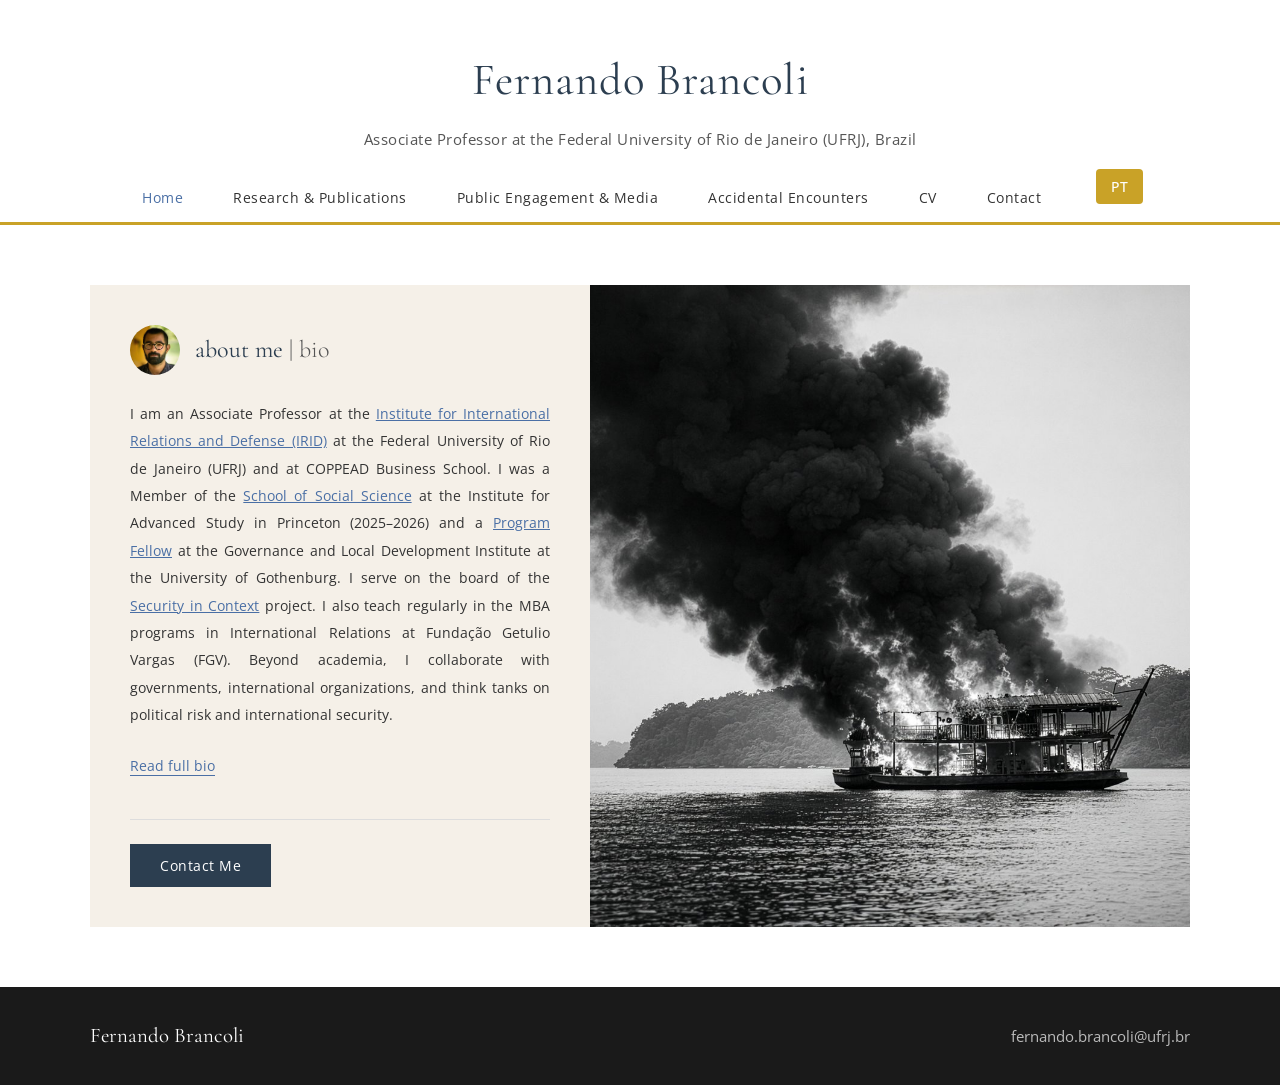
==== commit 8cb12898: "content: move Security in Context into short bio" ====
--- a/index.html
+++ b/index.html
@@ -527,11 +527,27 @@
 
 
     /* Selected public engagement */
-    .appearance-group { max-width: 820px; margin-top: 48px; }
+    .appearance-group { max-width: 820px; margin-top: 12px; }
+    .appearance-group:first-of-type { margin-top: 28px; }
+    .appearance-group > summary {
+        display: flex; align-items: center; justify-content: space-between;
+        gap: 16px; min-height: 48px; padding: 10px 16px;
+        list-style: none; cursor: pointer;
+        background: var(--color-bg-beige); border-radius: 6px;
+    }
+    .appearance-group > summary::-webkit-details-marker { display: none; }
+    .appearance-group > summary::after {
+        content: ""; flex: none; width: 9px; height: 9px;
+        border-right: 2px solid currentColor; border-bottom: 2px solid currentColor;
+        color: var(--color-primary); transform: translateY(-2px) rotate(45deg);
+    }
+    .appearance-group[open] > summary { margin-bottom: 12px; }
+    .appearance-group[open] > summary::after { transform: translateY(2px) rotate(225deg); }
+    .appearance-group > .policy-text { padding-inline: 16px; }
     .appearance-group-title {
         font-family: var(--font-heading);
-        font-size: 1.3rem; font-weight: 500;
-        color: var(--color-primary); margin-bottom: 16px;
+        font-size: 1.3rem; font-weight: 500; line-height: 1.35;
+        color: var(--color-primary);
     }
     .appearance-item { padding: 22px 0; border-bottom: 1px solid var(--color-border); }
     .appearance-item:last-child { border-bottom: none; }
@@ -551,7 +567,7 @@
     }
     .appearance-details { margin-top: 12px; }
     .appearance-details summary { cursor: pointer; font-size: 0.9rem; width: fit-content; }
-    .appearance-details summary:focus-visible, .appearance-item a:focus-visible {
+    .appearance-group > summary:focus-visible, .appearance-details summary:focus-visible, .appearance-item a:focus-visible {
         outline: 2px solid #4a6fa5; outline-offset: 4px;
     }
     .appearance-details p { margin-top: 14px; }
@@ -568,7 +584,6 @@
         background: #fff; border: 1px solid var(--color-border); border-radius: 4px;
     }
     @media (max-width: 600px) {
-        .appearance-group { margin-top: 36px; }
         .appearance-event { grid-template-columns: minmax(0, 1fr); gap: 14px; }
         .appearance-featured { padding: 18px; }
         .appearance-gallery a { width: 64px; }
@@ -754,7 +769,7 @@
                     <h2 class="about-title">about me <span>| bio</span></h2>
                 </div>
                 <p class="about-text">
-                    I am an Associate Professor at the <a href="https://irid.ufrj.br" target="_blank">Institute for International Relations and Defense (IRID)</a> at the Federal University of Rio de Janeiro (UFRJ) and at COPPEAD Business School. I was a Member of the <a href="https://www.ias.edu/scholars/fernando-brancoli" target="_blank">School of Social Science</a> at the Institute for Advanced Study in Princeton (2025–2026) and a <a href="https://gld.gu.se/en/about-us/network-of-scholars/list-of-previous-fellows" target="_blank">Program Fellow</a> at the Governance and Local Development Institute at the University of Gothenburg. I also teach regularly in the MBA programs in International Relations at Fundação Getulio Vargas (FGV). Beyond academia, I collaborate with governments, international organizations, and think tanks on political risk and international security.
+                    I am an Associate Professor at the <a href="https://irid.ufrj.br" target="_blank">Institute for International Relations and Defense (IRID)</a> at the Federal University of Rio de Janeiro (UFRJ) and at COPPEAD Business School. I was a Member of the <a href="https://www.ias.edu/scholars/fernando-brancoli" target="_blank">School of Social Science</a> at the Institute for Advanced Study in Princeton (2025–2026) and a <a href="https://gld.gu.se/en/about-us/network-of-scholars/list-of-previous-fellows" target="_blank">Program Fellow</a> at the Governance and Local Development Institute at the University of Gothenburg. I serve on the board of the <a href="https://securityincontext.org/team/fernando-brancoli" target="_blank" rel="noopener">Security in Context</a> project. I also teach regularly in the MBA programs in International Relations at Fundação Getulio Vargas (FGV). Beyond academia, I collaborate with governments, international organizations, and think tanks on political risk and international security.
                 </p>
                 <div class="about-expanded" id="aboutExpanded">
                     <p class="about-text">
@@ -764,7 +779,7 @@
                         Empirically, my work follows three interconnected circuits: extractive economies in the Brazilian Amazon; the circulation of weapons, surveillance technologies, and security expertise between Latin America and the Middle East; and the transnational movement of authoritarian and religious political grammars. Across these projects, circulation is both an object of inquiry and a method for connecting sites that are usually studied separately. This research informs ongoing book projects on the Amazon and on Israeli security technologies in Latin America, as well as articles published in leading international journals.
                     </p>
                     <p class="about-text">
-                        I am actively engaged in collaborative research networks in Latin America, Europe, and North America. I serve on the board of the Security in Context project and am an Associated Researcher at the Orfalea Center for Global and International Studies at the University of California, Santa Barbara. I have held visiting and fellowship positions at institutions including Princeton, Amherst College, and other international research centers, and regularly collaborate with scholars, civil society organizations, and public institutions.
+                        I am actively engaged in collaborative research networks in Latin America, Europe, and North America. I am an Associated Researcher at the Orfalea Center for Global and International Studies at the University of California, Santa Barbara. I have held visiting and fellowship positions at institutions including Princeton, Amherst College, and other international research centers, and regularly collaborate with scholars, civil society organizations, and public institutions.
                     </p>
                     <p class="about-text">
                         I also serve on the scientific committee of <a href="https://socialesyhumanidades.udp.cl/convocatoria-postdoctoral-futuros-democraticos-en-tiempos-criticos-persistencias-del-autoritarismo-en-america-latina/" target="_blank" rel="noopener"><em>Futuros Democráticos en Tiempos Críticos: Persistencias del Autoritarismo en América Latina</em></a>, an international research programme coordinated by Universidad Diego Portales, the Collège de France, and the Institute for Advanced Study.
@@ -884,11 +899,11 @@
                     <h3>International Media</h3>
                     <ul class="policy-list">
                         <li>Al Jazeera</li>
+                        <li>CNN</li>
+                        <li>Los Angeles Times</li>
+                        <li>Le Monde diplomatique</li>
                         <li>Al Arabiya English</li>
                         <li>Middle East Eye</li>
-                        <li>CNN</li>
-                        <li>Le Monde Diplomatique</li>
-                        <li>Los Angeles Times</li>
                     </ul>
                 </div>
                 <div class="policy-category">
@@ -903,16 +918,19 @@
                 </div>
             </div>
 
-            <div class="policy-category" style="margin-top: 40px;">
-                <h3>Policy Engagement</h3>
+            <details class="appearance-group">
+                <summary><h3 class="appearance-group-title">Policy Engagement</h3></summary>
                 <p class="policy-text">
+                    The same question guides my research and my policy work: how do governments organize themselves to act, and what does that mean for people’s rights and access to public services?
+                </p>
+                <p class="policy-text" style="margin-top: 15px;">
                     I have led training at the <a href="https://legis.senado.leg.br/atividade/comissoes/comissao/54/reuniao/7575" target="_blank">Brazilian Senate</a> and for
                     <a href="https://www.canalfambras.org.br/problemas-persistentes-nas-revoltas-arabes-sao-tratados-por-fernando-brancoli/" target="_blank">Brazilian diplomats</a>,
                     <a href="https://www.coppead.ufrj.br/novos-lideres-cariocas-tomam-posse-no-aniversario-do-rio/" target="_blank">security personnel</a>,
                     <a href="https://www.facebook.com/Coppead/photos/a.311949278846692/2743084612399801/?type=3" target="_blank">police officers</a>, and public managers.
                 </p>
                 <p class="policy-text" style="margin-top: 15px;">
-                    I led <a href="https://www.gov.br/servidor/pt-br/acesso-a-informacao/gestao-de-pessoas/concursos-publicos-e-provimento-de-pessoal/experiencias-internacionais-em-concursos-publicos/diagnostico-dos-concursos-publicos-pelo-mundo-produto-4.pdf" target="_blank"><em>Diagnóstico dos Concursos Públicos pelo Mundo</em></a> (2025), a comparative study of civil service recruitment commissioned by Brazil’s Ministry of Management and Innovation in Public Services (MGI) in partnership with ENAP.
+                    I led <a href="https://www.gov.br/servidor/pt-br/acesso-a-informacao/gestao-de-pessoas/concursos-publicos-e-provimento-de-pessoal/experiencias-internacionais-em-concursos-publicos/diagnostico-dos-concursos-publicos-pelo-mundo-produto-4.pdf" target="_blank"><em>Diagnóstico dos Concursos Públicos pelo Mundo</em></a> (2025), a comparative study of civil service recruitment commissioned by Brazil’s Ministry of Management and Innovation in Public Services (MGI) in partnership with the National School of Public Administration (ENAP).
                 </p>
                 <p class="policy-text" style="margin-top: 15px;">
                     For ENAP, I studied <a href="https://repositorio.enap.gov.br/handle/1/9864" target="_blank">experimental governance in Shanghai and its relevance to Brazil</a> (2026).
@@ -921,10 +939,10 @@
                     I was part of the technical coordination and editorial review team for <a href="https://www.unicef.org/brazil/innocenti/relatorios/plano-municipal-pela-primeira-infancia-antirracista-do-rio-de-janeiro" target="_blank" rel="noopener noreferrer">Rio de Janeiro’s Municipal Plan for Anti-Racist Early Childhood</a>, the first of its kind in Brazil. The city and UNICEF launched it in November 2026.<br>
                     <a href="https://www.unicef.org/brazil/innocenti/media/40896/file/PMPIA%20-%20RJ_compressed.pdf.pdf#page=1" target="_blank" rel="noopener noreferrer">Read the full plan (PDF, in Portuguese)</a>
                 </p>
-            </div>
-
-            <section class="appearance-group" aria-labelledby="interviews-heading">
-                <h3 class="appearance-group-title" id="interviews-heading">Interviews & Conversations</h3>
+            </details>
+
+            <details class="appearance-group">
+                <summary><h3 class="appearance-group-title" id="interviews-heading">Interviews & Conversations</h3></summary>
                 <div class="appearance-item appearance-featured">
                     <h4 class="appearance-title"><a href="https://www.ias.edu/sss/reflections-and-memories" target="_blank" rel="noopener">Critical Intent as a Form of Life — Interview on Didier Fassin</a></h4>
                     <p class="appearance-meta">Institute for Advanced Study, Princeton · <span class="appearance-date">2026</span></p>
@@ -957,10 +975,10 @@
                     <p class="appearance-meta">O Assunto · G1/Globo · In Portuguese · <span class="appearance-date">June 2025</span></p>
                     <p class="appearance-link"><a href="https://g1.globo.com/podcast/o-assunto/noticia/2025/06/18/o-papel-dos-eua-na-guerra-entre-israel-e-ira-o-assunto-1492.ghtml" target="_blank" rel="noopener">Listen to the episode</a></p>
                 </div>
-            </section>
-
-            <section class="appearance-group" aria-labelledby="talks-heading">
-                <h3 class="appearance-group-title" id="talks-heading">Talks & Residencies</h3>
+            </details>
+
+            <details class="appearance-group">
+                <summary><h3 class="appearance-group-title" id="talks-heading">Talks & Residencies</h3></summary>
                 <div class="appearance-item">
                     <h4 class="appearance-title"><a href="https://anthropology.sas.upenn.edu/events/2026/11/09/november-9-2026-fernando-brancoli-federal-university-rio-de-janeiro-ufrj-brazil" target="_blank" rel="noopener">Thirteen Hours at a Clandestine Airstrip: Extraction and Illegality in the Brazilian Amazon</a></h4>
                     <p class="appearance-meta">University of Pennsylvania · <span class="appearance-date">9 November 2026</span></p>
@@ -999,10 +1017,10 @@
                         <a href="mtholyoke-flyer.png" target="_blank" rel="noopener"><img src="mtholyoke-flyer.png" alt="The Far Right in Latin America conversation flyer" loading="lazy"></a>
                     </div>
                 </div>
-            </section>
-
-            <section class="appearance-group" aria-labelledby="articles-heading">
-                <h3 class="appearance-group-title" id="articles-heading">Articles & Reviews</h3>
+            </details>
+
+            <details class="appearance-group">
+                <summary><h3 class="appearance-group-title" id="articles-heading">Articles & Reviews</h3></summary>
                 <div class="appearance-item">
                     <h4 class="appearance-title"><a href="https://securityincontext.org/posts/brazils-election-is-not-a-replay-of-biden-trump" target="_blank" rel="noopener">Brazil’s Election Is Not a Replay of Biden–Trump: Why Flawed Analogies Explain Neither Country</a></h4>
                     <p class="appearance-meta">Security in Context · In English · <span class="appearance-date">October 2026</span></p>
@@ -1028,7 +1046,7 @@
                     <p class="appearance-meta">Times Literary Supplement · Patrick Wilcken · <span class="appearance-date">October 2024</span></p>
                     <p class="appearance-link"><a href="papers/tls-review-bolsonarismo-2024.html" target="_blank" rel="noopener">Read the review</a> · <a href="https://www.the-tls.co.uk/politics-by-region/south-american-politics/lula-fernando-morais-bolsonarismo-fernando-bancoli-review-patrick-wilcken" target="_blank" rel="noopener">Original at TLS</a></p>
                 </div>
-            </section>
+            </details>
         </div>
     </section>
 
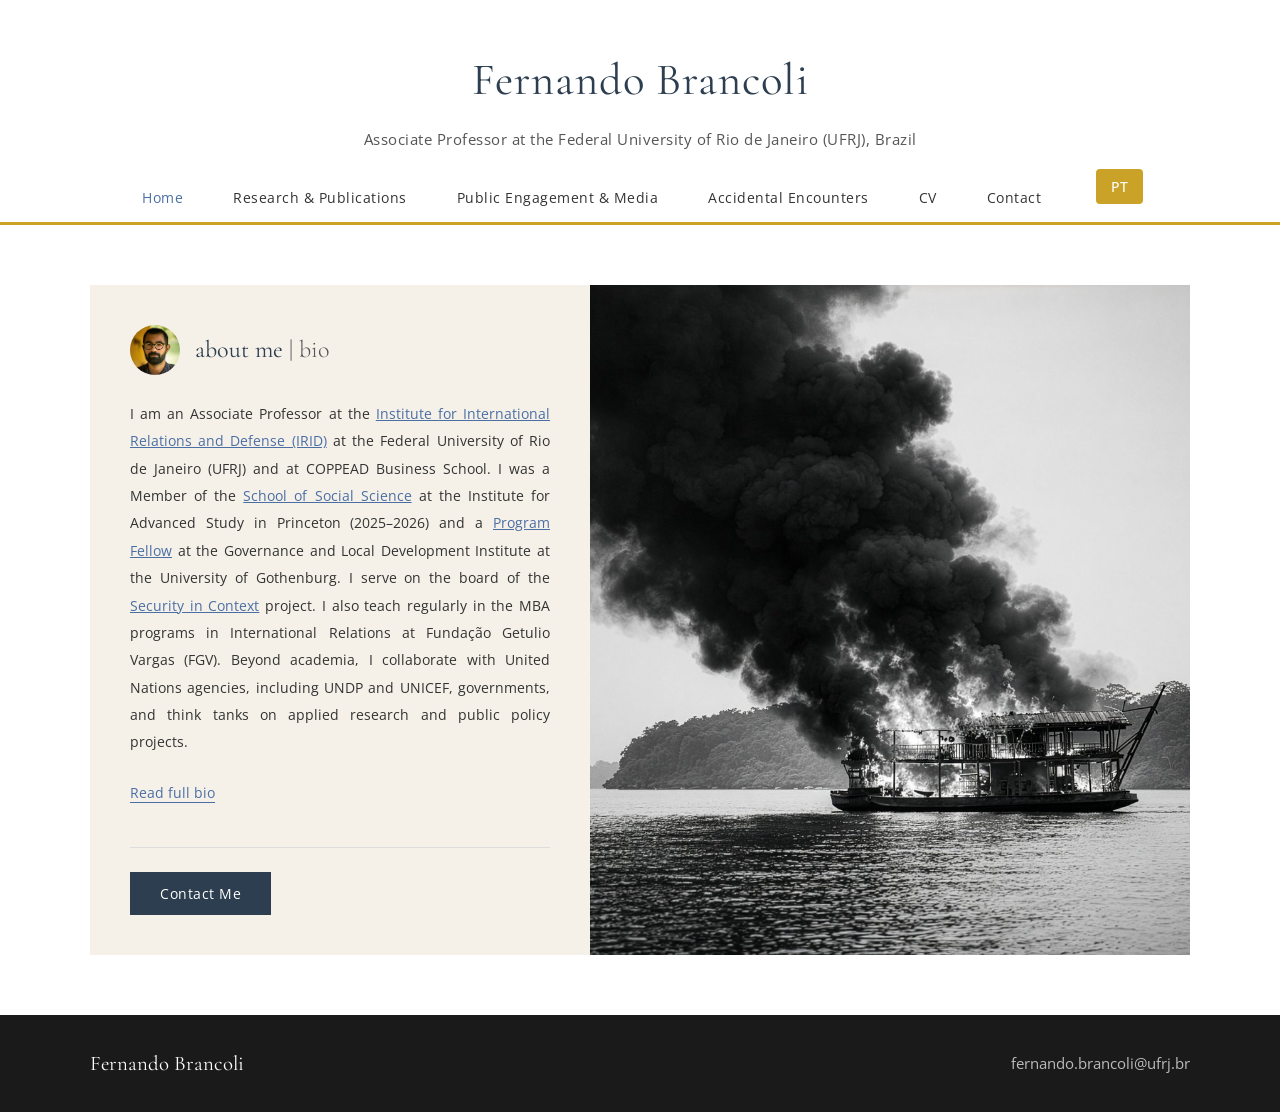
==== commit f19a479f: "content: highlight UN agencies in short bio" ====
--- a/index.html
+++ b/index.html
@@ -769,7 +769,7 @@
                     <h2 class="about-title">about me <span>| bio</span></h2>
                 </div>
                 <p class="about-text">
-                    I am an Associate Professor at the <a href="https://irid.ufrj.br" target="_blank">Institute for International Relations and Defense (IRID)</a> at the Federal University of Rio de Janeiro (UFRJ) and at COPPEAD Business School. I was a Member of the <a href="https://www.ias.edu/scholars/fernando-brancoli" target="_blank">School of Social Science</a> at the Institute for Advanced Study in Princeton (2025–2026) and a <a href="https://gld.gu.se/en/about-us/network-of-scholars/list-of-previous-fellows" target="_blank">Program Fellow</a> at the Governance and Local Development Institute at the University of Gothenburg. I serve on the board of the <a href="https://securityincontext.org/team/fernando-brancoli" target="_blank" rel="noopener">Security in Context</a> project. I also teach regularly in the MBA programs in International Relations at Fundação Getulio Vargas (FGV). Beyond academia, I collaborate with governments, international organizations, and think tanks on political risk and international security.
+                    I am an Associate Professor at the <a href="https://irid.ufrj.br" target="_blank">Institute for International Relations and Defense (IRID)</a> at the Federal University of Rio de Janeiro (UFRJ) and at COPPEAD Business School. I was a Member of the <a href="https://www.ias.edu/scholars/fernando-brancoli" target="_blank">School of Social Science</a> at the Institute for Advanced Study in Princeton (2025–2026) and a <a href="https://gld.gu.se/en/about-us/network-of-scholars/list-of-previous-fellows" target="_blank">Program Fellow</a> at the Governance and Local Development Institute at the University of Gothenburg. I serve on the board of the <a href="https://securityincontext.org/team/fernando-brancoli" target="_blank" rel="noopener">Security in Context</a> project. I also teach regularly in the MBA programs in International Relations at Fundação Getulio Vargas (FGV). Beyond academia, I collaborate with United Nations agencies, including UNDP and UNICEF, governments, and think tanks on applied research and public policy projects.
                 </p>
                 <div class="about-expanded" id="aboutExpanded">
                     <p class="about-text">
